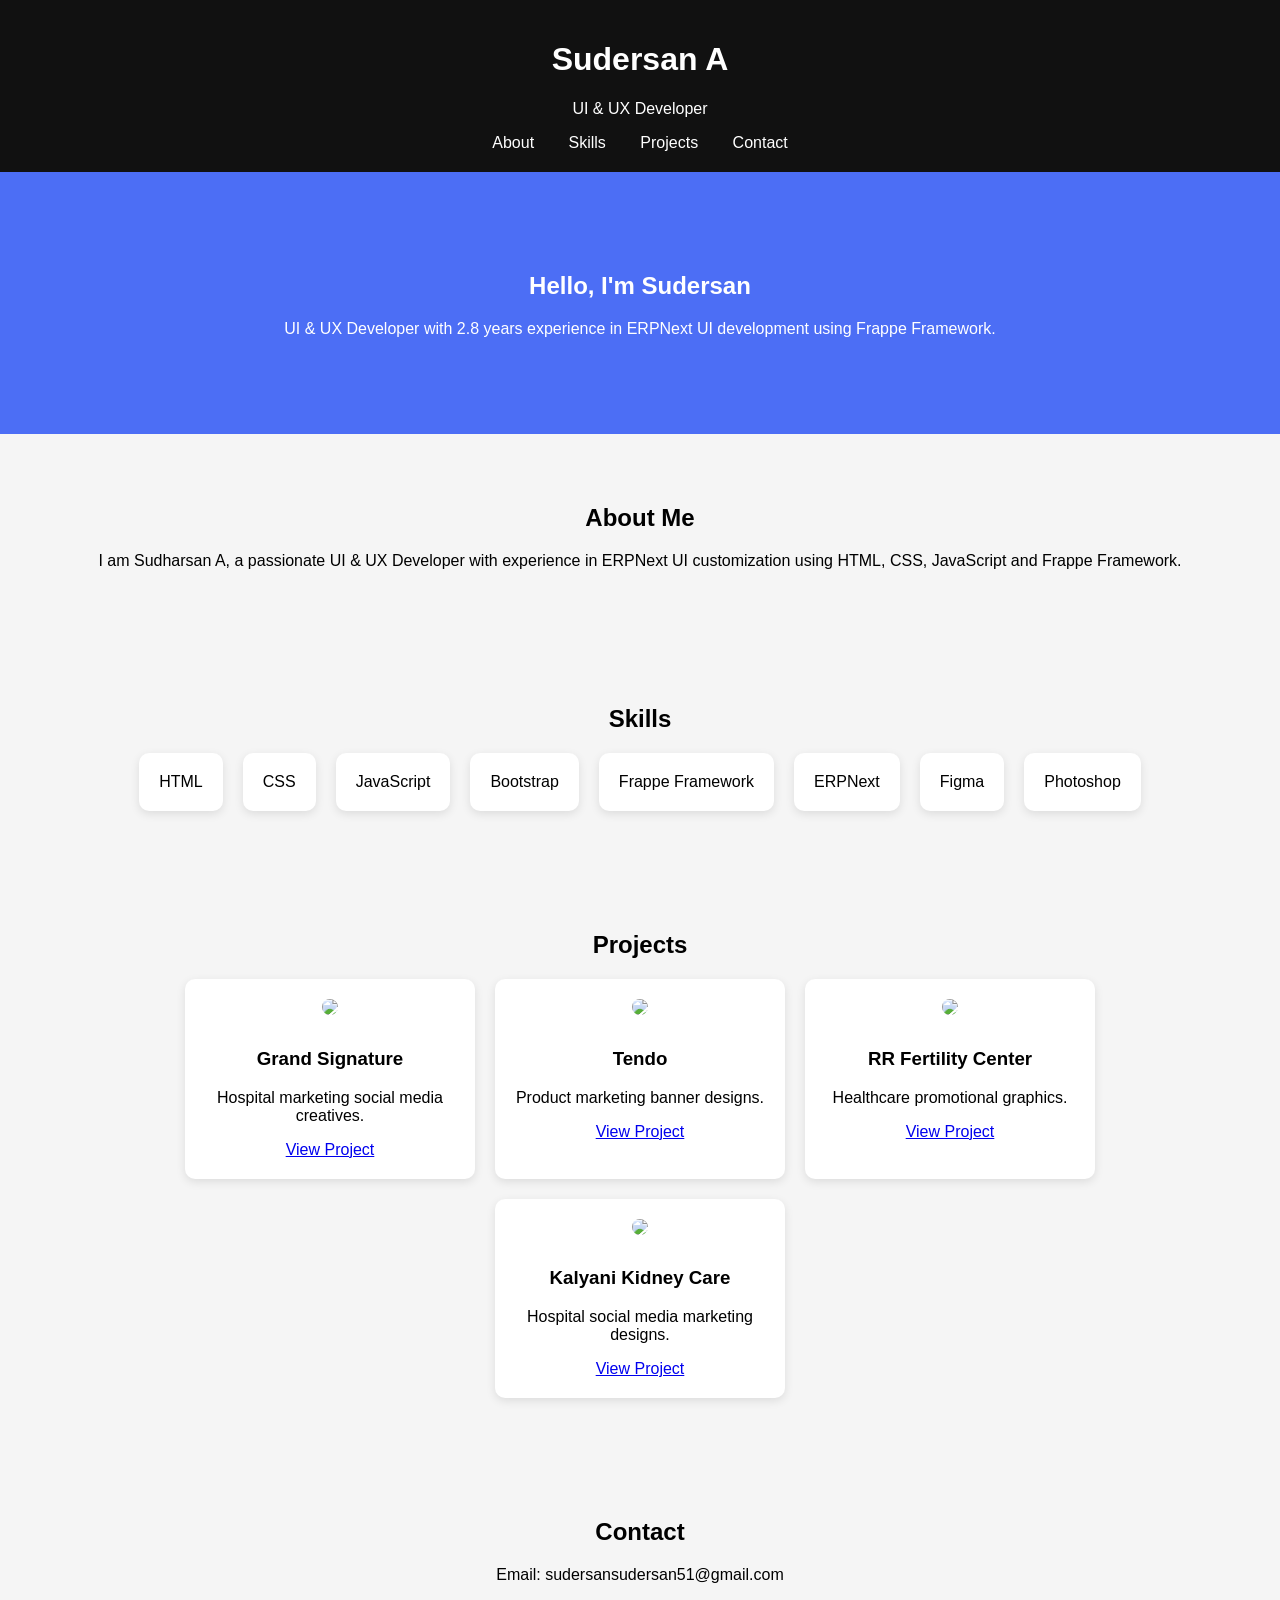
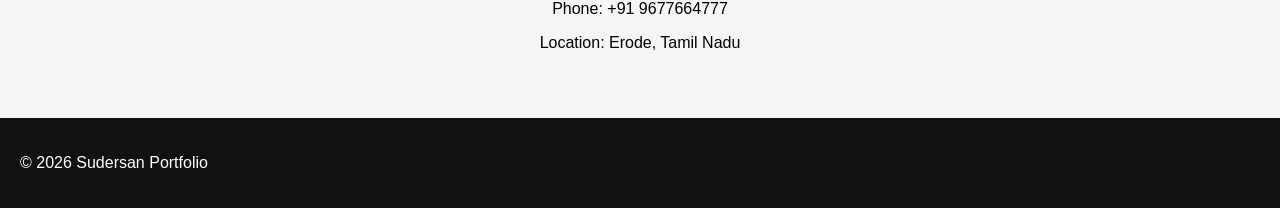
==== index.html @ ac2ac288 "Revise portfolio content and add project sections Updated portfolio content and added project detail" ====
<!DOCTYPE html>
<html>

<head>

<title>Sudersan Portfolio</title>
<link rel="stylesheet" href="style.css">

</head>

<body>

<header>

<h1>Sudersan A</h1>
<p>UI & UX Developer</p>

<nav>

<a href="#about">About</a>
<a href="#skills">Skills</a>
<a href="#projects">Projects</a>
<a href="#contact">Contact</a>

</nav>

</header>


<section class="hero">

<h2>Hello, I'm Sudersan</h2>

<p>
UI & UX Developer with 2.8 years experience in ERPNext
UI development using Frappe Framework.
</p>

</section>


<section id="about">

<h2>About Me</h2>

<p>
I am Sudharsan A, a passionate UI & UX Developer
with experience in ERPNext UI customization
using HTML, CSS, JavaScript and Frappe Framework.
</p>

</section>


<section id="skills">

<h2>Skills</h2>

<div class="skills">

<div class="card">HTML</div>
<div class="card">CSS</div>
<div class="card">JavaScript</div>
<div class="card">Bootstrap</div>
<div class="card">Frappe Framework</div>
<div class="card">ERPNext</div>
<div class="card">Figma</div>
<div class="card">Photoshop</div>

</div>

</section>


<section id="projects">

<h2>Projects</h2>

<div class="projects">

<div class="project-card">

<img src="images/grand1.png">

<h3>Grand Signature</h3>

<p>Hospital marketing social media creatives.</p>

<a href="projects/grand-signature.html" class="btn">View Project</a>

</div>


<div class="project-card">

<img src="images/tendo1.png">

<h3>Tendo</h3>

<p>Product marketing banner designs.</p>

<a href="projects/tendo.html" class="btn">View Project</a>

</div>


<div class="project-card">

<img src="images/rr1.png">

<h3>RR Fertility Center</h3>

<p>Healthcare promotional graphics.</p>

<a href="projects/rr-fertility.html" class="btn">View Project</a>

</div>


<div class="project-card">

<img src="images/kalyani1.png">

<h3>Kalyani Kidney Care</h3>

<p>Hospital social media marketing designs.</p>

<a href="projects/kalyani-kidney.html" class="btn">View Project</a>

</div>

</div>

</section>


<section id="contact">

<h2>Contact</h2>

<p>Email: sudersansudersan51@gmail.com</p>

<p>Phone: +91 9677664777</p>

<p>Location: Erode, Tamil Nadu</p>

</section>


<footer>

<p>© 2026 Sudersan Portfolio</p>

</footer>

</body>

</html>
---- style.css ----
body{
font-family: Arial;
margin:0;
background:#f5f5f5;
}

header{
background:#111;
color:white;
padding:20px;
text-align:center;
}

nav a{
color:white;
margin:15px;
text-decoration:none;
}
.gallery{
display:flex;
flex-wrap:wrap;
gap:20px;
justify-content:center;
margin-top:30px;
}

.gallery img{
width:300px;
border-radius:10px;
box-shadow:0 5px 10px rgba(0,0,0,0.2);
}

.project-card img{
width:100%;
border-radius:10px;
margin-bottom:10px;
}
.hero{
text-align:center;
padding:80px;
background:#4c6ef5;
color:white;
}

.hero button{
padding:10px 20px;
border:none;
background:white;
color:#4c6ef5;
font-weight:bold;
cursor:pointer;
}

section{
padding:50px;
text-align:center;
}

.skills{
display:flex;
justify-content:center;
flex-wrap:wrap;
gap:20px;
}

.card{
background:white;
padding:20px;
border-radius:10px;
box-shadow:0 3px 10px rgba(0,0,0,0.1);
}

.projects{
display:flex;
justify-content:center;
flex-wrap:wrap;
gap:20px;
}

.project-card{
background:white;
padding:20px;
width:250px;
border-radius:10px;
box-shadow:0 3px 10px rgba(0,0,0,0.1);
}

footer{
background:#111;
color:white;
padding:20px;
}
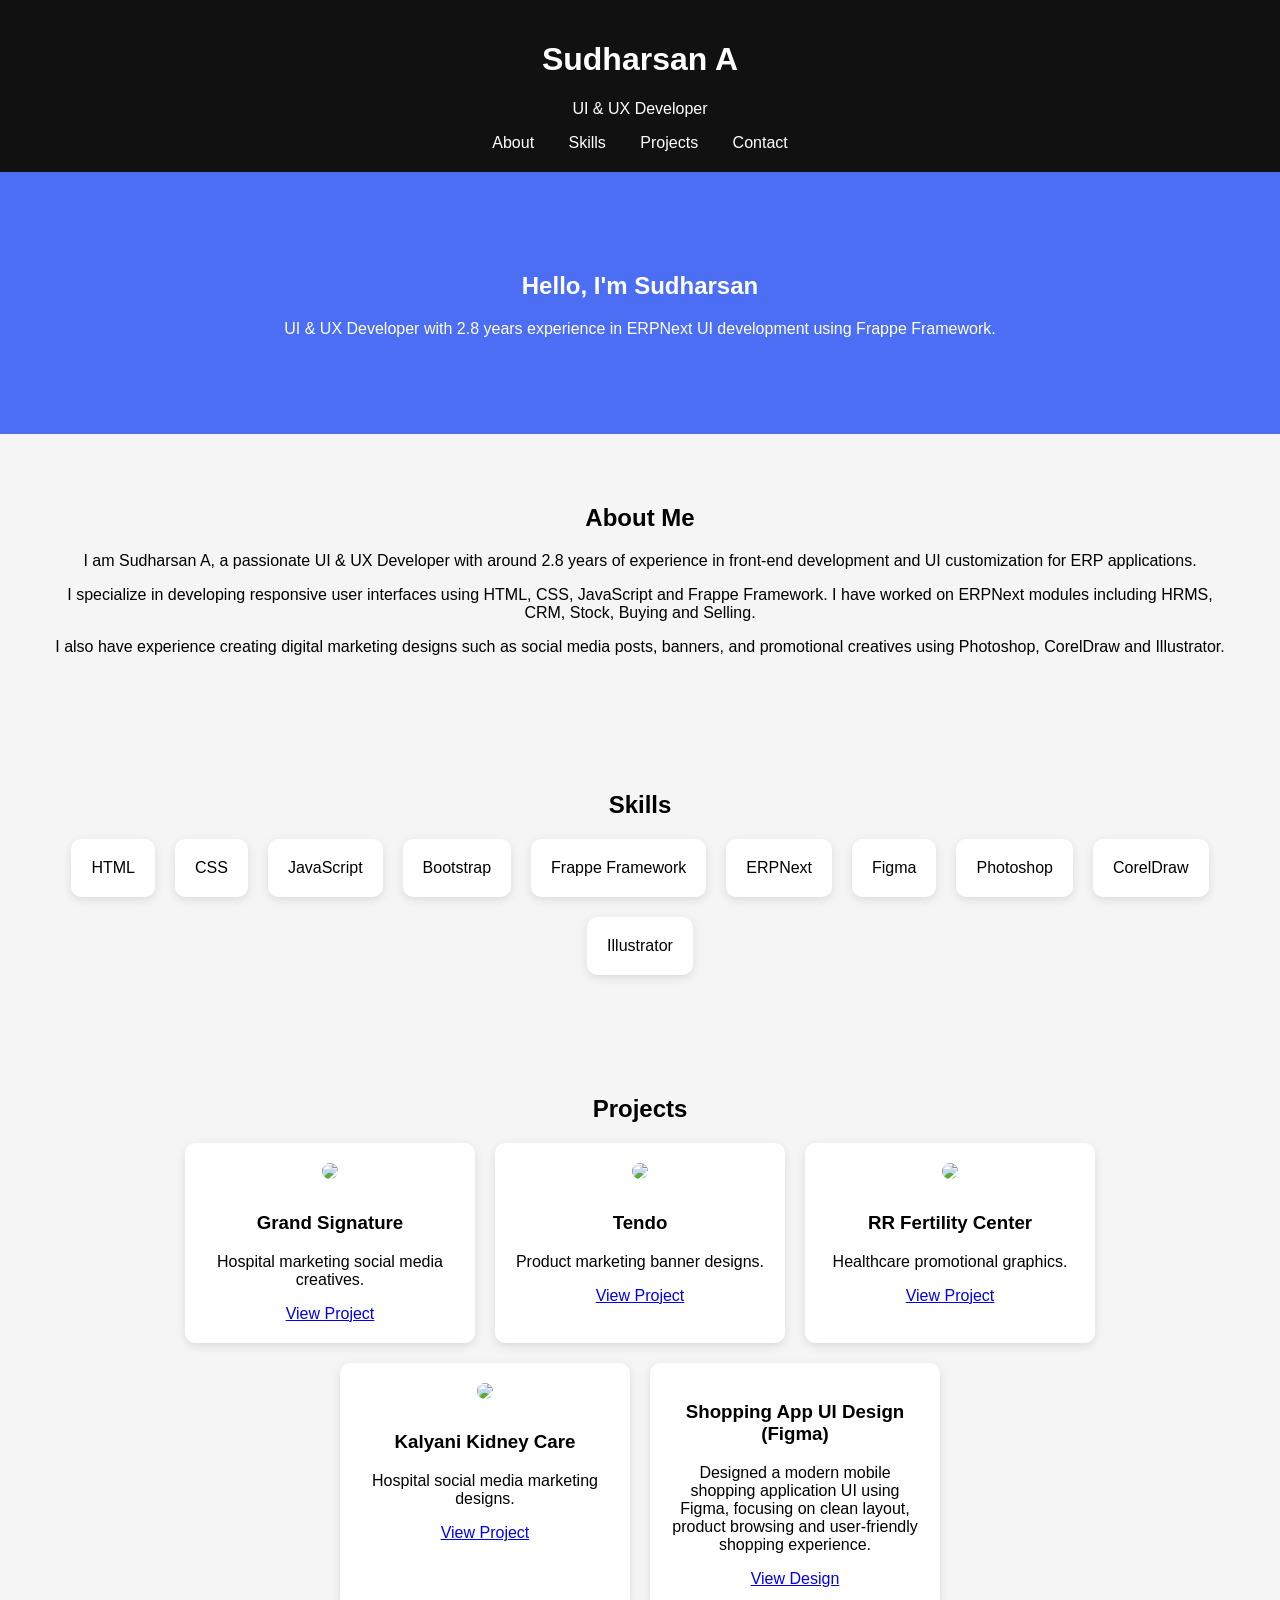
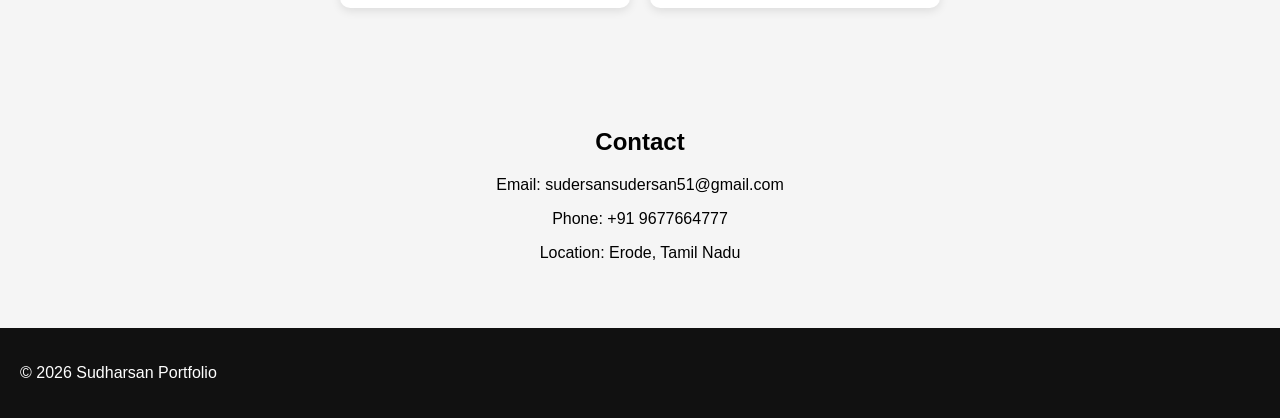
==== commit 44b8ca7f: "Revise portfolio details and enhance project section Updated the portfolio content including skills," ====
--- a/index.html
+++ b/index.html
@@ -12,7 +12,7 @@
 
 <header>
 
-<h1>Sudersan A</h1>
+<h1>Sudharsan A</h1>
 <p>UI & UX Developer</p>
 
 <nav>
@@ -29,7 +29,7 @@
 
 <section class="hero">
 
-<h2>Hello, I'm Sudersan</h2>
+<h2>Hello, I'm Sudharsan</h2>
 
 <p>
 UI & UX Developer with 2.8 years experience in ERPNext
@@ -44,10 +44,25 @@
 <h2>About Me</h2>
 
 <p>
-I am Sudharsan A, a passionate UI & UX Developer
-with experience in ERPNext UI customization
+I am Sudharsan A, a passionate UI & UX Developer with
+around 2.8 years of experience in front-end development
+and UI customization for ERP applications.
+</p>
+
+<p>
+I specialize in developing responsive user interfaces
 using HTML, CSS, JavaScript and Frappe Framework.
+I have worked on ERPNext modules including HRMS,
+CRM, Stock, Buying and Selling.
 </p>
+
+<p>
+I also have experience creating digital marketing
+designs such as social media posts, banners,
+and promotional creatives using Photoshop,
+CorelDraw and Illustrator.
+</p>
+
 
 </section>
 
@@ -66,6 +81,9 @@
 <div class="card">ERPNext</div>
 <div class="card">Figma</div>
 <div class="card">Photoshop</div>
+<div class="card">CorelDraw</div>
+<div class="card">Illustrator</div>
+
 
 </div>
 
@@ -86,7 +104,7 @@
 
 <p>Hospital marketing social media creatives.</p>
 
-<a href="projects/grand-signature.html" class="btn">View Project</a>
+<a href="grand-signature.html" class="btn">View Project</a>
 
 </div>
 
@@ -99,7 +117,7 @@
 
 <p>Product marketing banner designs.</p>
 
-<a href="projects/tendo.html" class="btn">View Project</a>
+<a href="tendo.html" class="btn">View Project</a>
 
 </div>
 
@@ -112,7 +130,7 @@
 
 <p>Healthcare promotional graphics.</p>
 
-<a href="projects/rr-fertility.html" class="btn">View Project</a>
+<a href="rr-fertility.html" class="btn">View Project</a>
 
 </div>
 
@@ -125,9 +143,26 @@
 
 <p>Hospital social media marketing designs.</p>
 
-<a href="projects/kalyani-kidney.html" class="btn">View Project</a>
+<a href="kalyani-kidney.html" class="btn">View Project</a>
 
 </div>
+
+  <div class="project-card">
+
+<h3>Shopping App UI Design (Figma)</h3>
+
+<p>
+Designed a modern mobile shopping application UI using Figma,
+focusing on clean layout, product browsing and user-friendly
+shopping experience.
+</p>
+
+<a href="https://www.figma.com/make/UOXqVsLYJUqVK2jtxR4xb1/Shopping-App?p=f&t=pPiBXozQS4VmGRBZ-0&fullscreen=1" target="_blank" class="btn">
+View Design
+</a>
+
+</div>
+
 
 </div>
 
@@ -149,10 +184,14 @@
 
 <footer>
 
-<p>© 2026 Sudersan Portfolio</p>
+<p>© 2026 Sudharsan Portfolio</p>
 
 </footer>
 
 </body>
 
 </html>
+
+
+
+
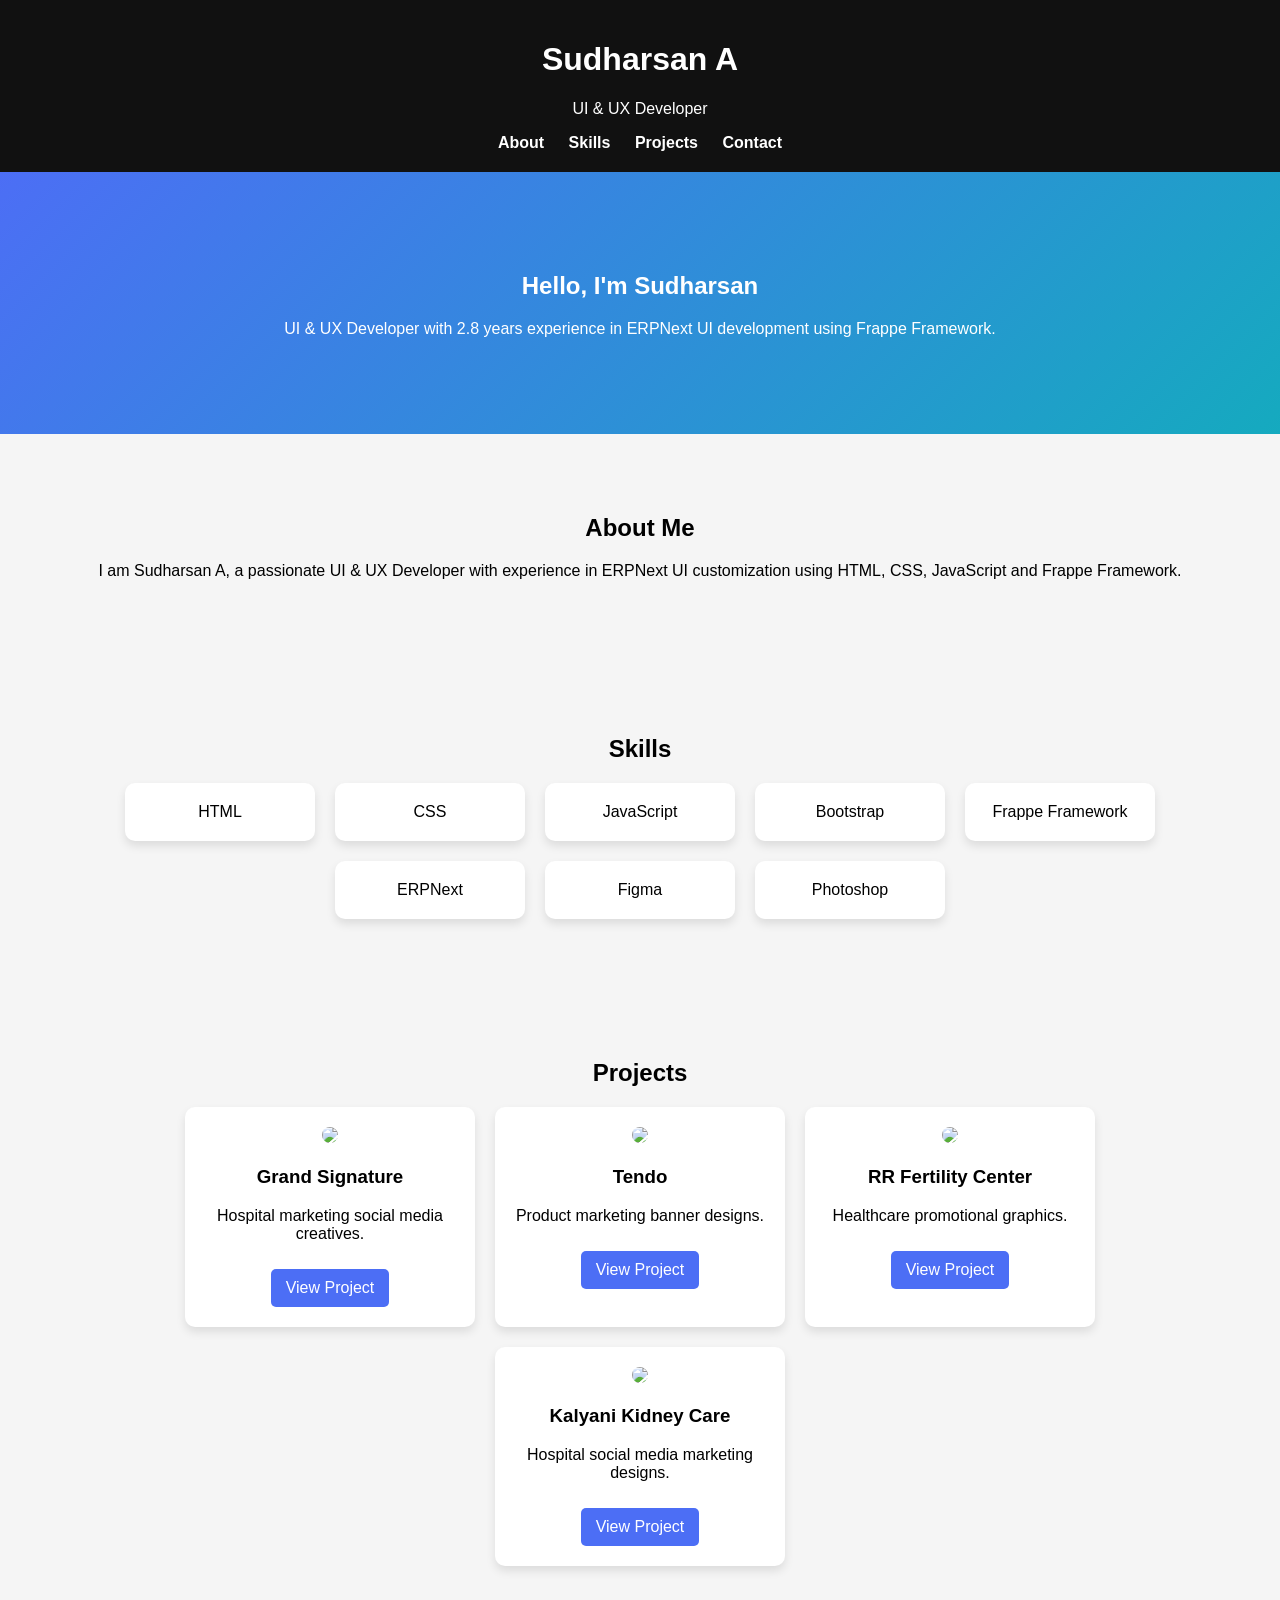
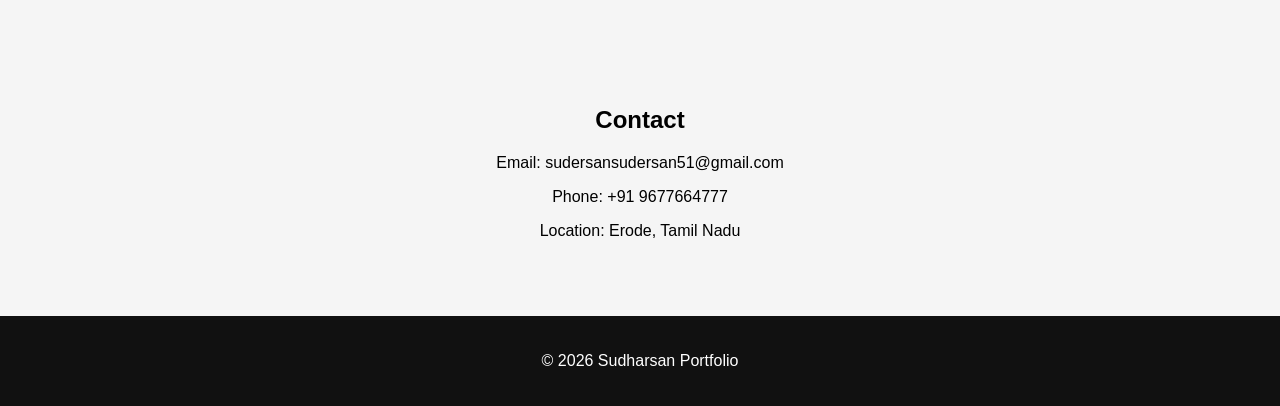
==== commit 9799e8f5: "Refactor index.html for improved content and layout Updated the portfolio content and structure for " ====
--- a/index.html
+++ b/index.html
@@ -3,7 +3,7 @@
 
 <head>
 
-<title>Sudersan Portfolio</title>
+<title>Sudharsan Portfolio</title>
 <link rel="stylesheet" href="style.css">
 
 </head>
@@ -32,8 +32,8 @@
 <h2>Hello, I'm Sudharsan</h2>
 
 <p>
-UI & UX Developer with 2.8 years experience in ERPNext
-UI development using Frappe Framework.
+UI & UX Developer with 2.8 years experience in ERPNext UI
+development using Frappe Framework.
 </p>
 
 </section>
@@ -44,25 +44,10 @@
 <h2>About Me</h2>
 
 <p>
-I am Sudharsan A, a passionate UI & UX Developer with
-around 2.8 years of experience in front-end development
-and UI customization for ERP applications.
+I am Sudharsan A, a passionate UI & UX Developer
+with experience in ERPNext UI customization
+using HTML, CSS, JavaScript and Frappe Framework.
 </p>
-
-<p>
-I specialize in developing responsive user interfaces
-using HTML, CSS, JavaScript and Frappe Framework.
-I have worked on ERPNext modules including HRMS,
-CRM, Stock, Buying and Selling.
-</p>
-
-<p>
-I also have experience creating digital marketing
-designs such as social media posts, banners,
-and promotional creatives using Photoshop,
-CorelDraw and Illustrator.
-</p>
-
 
 </section>
 
@@ -81,9 +66,6 @@
 <div class="card">ERPNext</div>
 <div class="card">Figma</div>
 <div class="card">Photoshop</div>
-<div class="card">CorelDraw</div>
-<div class="card">Illustrator</div>
-
 
 </div>
 
@@ -147,23 +129,6 @@
 
 </div>
 
-  <div class="project-card">
-
-<h3>Shopping App UI Design (Figma)</h3>
-
-<p>
-Designed a modern mobile shopping application UI using Figma,
-focusing on clean layout, product browsing and user-friendly
-shopping experience.
-</p>
-
-<a href="https://www.figma.com/make/UOXqVsLYJUqVK2jtxR4xb1/Shopping-App?p=f&t=pPiBXozQS4VmGRBZ-0&fullscreen=1" target="_blank" class="btn">
-View Design
-</a>
-
-</div>
-
-
 </div>
 
 </section>
@@ -174,9 +139,7 @@
 <h2>Contact</h2>
 
 <p>Email: sudersansudersan51@gmail.com</p>
-
 <p>Phone: +91 9677664777</p>
-
 <p>Location: Erode, Tamil Nadu</p>
 
 </section>
@@ -191,7 +154,3 @@
 </body>
 
 </html>
-
-
-
-
--- a/style.css
+++ b/style.css
@@ -1,5 +1,5 @@
 body{
-font-family: Arial;
+font-family:Arial;
 margin:0;
 background:#f5f5f5;
 }
@@ -7,15 +7,74 @@
 header{
 background:#111;
 color:white;
+text-align:center;
 padding:20px;
-text-align:center;
 }
 
 nav a{
 color:white;
-margin:15px;
+margin:10px;
 text-decoration:none;
+font-weight:bold;
 }
+
+.hero{
+background:linear-gradient(135deg,#4c6ef5,#15aabf);
+color:white;
+text-align:center;
+padding:80px 20px;
+}
+
+section{
+padding:60px;
+text-align:center;
+}
+
+.skills{
+display:flex;
+justify-content:center;
+flex-wrap:wrap;
+gap:20px;
+}
+
+.card{
+background:white;
+padding:20px;
+width:150px;
+border-radius:10px;
+box-shadow:0 5px 10px rgba(0,0,0,0.1);
+}
+
+.projects{
+display:flex;
+flex-wrap:wrap;
+justify-content:center;
+gap:20px;
+}
+
+.project-card{
+background:white;
+width:250px;
+padding:20px;
+border-radius:10px;
+box-shadow:0 5px 10px rgba(0,0,0,0.1);
+}
+
+.project-card img{
+width:100%;
+border-radius:10px;
+}
+
+.btn{
+display:inline-block;
+background:#4c6ef5;
+color:white;
+padding:10px 15px;
+margin-top:10px;
+text-decoration:none;
+border-radius:5px;
+}
+
 .gallery{
 display:flex;
 flex-wrap:wrap;
@@ -30,64 +89,9 @@
 box-shadow:0 5px 10px rgba(0,0,0,0.2);
 }
 
-.project-card img{
-width:100%;
-border-radius:10px;
-margin-bottom:10px;
-}
-.hero{
-text-align:center;
-padding:80px;
-background:#4c6ef5;
-color:white;
-}
-
-.hero button{
-padding:10px 20px;
-border:none;
-background:white;
-color:#4c6ef5;
-font-weight:bold;
-cursor:pointer;
-}
-
-section{
-padding:50px;
-text-align:center;
-}
-
-.skills{
-display:flex;
-justify-content:center;
-flex-wrap:wrap;
-gap:20px;
-}
-
-.card{
-background:white;
-padding:20px;
-border-radius:10px;
-box-shadow:0 3px 10px rgba(0,0,0,0.1);
-}
-
-.projects{
-display:flex;
-justify-content:center;
-flex-wrap:wrap;
-gap:20px;
-}
-
-.project-card{
-background:white;
-padding:20px;
-width:250px;
-border-radius:10px;
-box-shadow:0 3px 10px rgba(0,0,0,0.1);
-}
-
 footer{
 background:#111;
 color:white;
+text-align:center;
 padding:20px;
 }
-
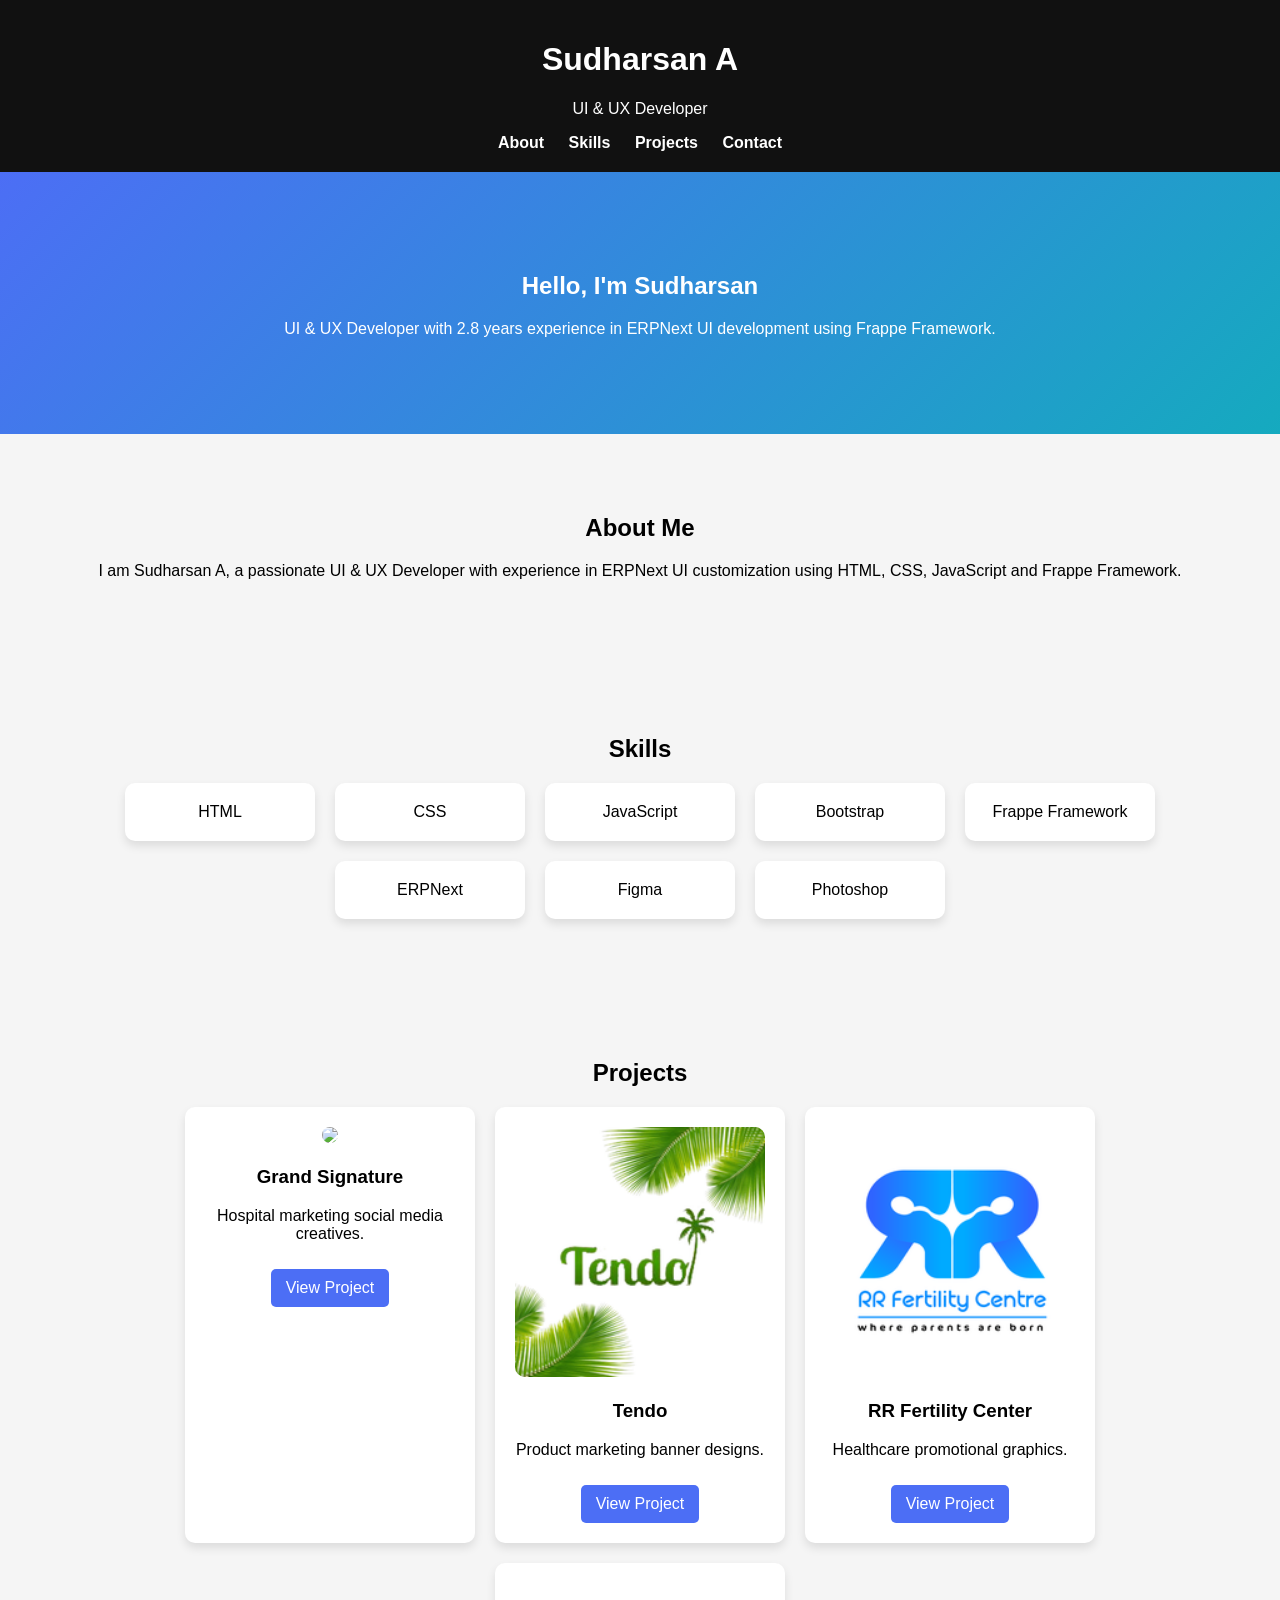
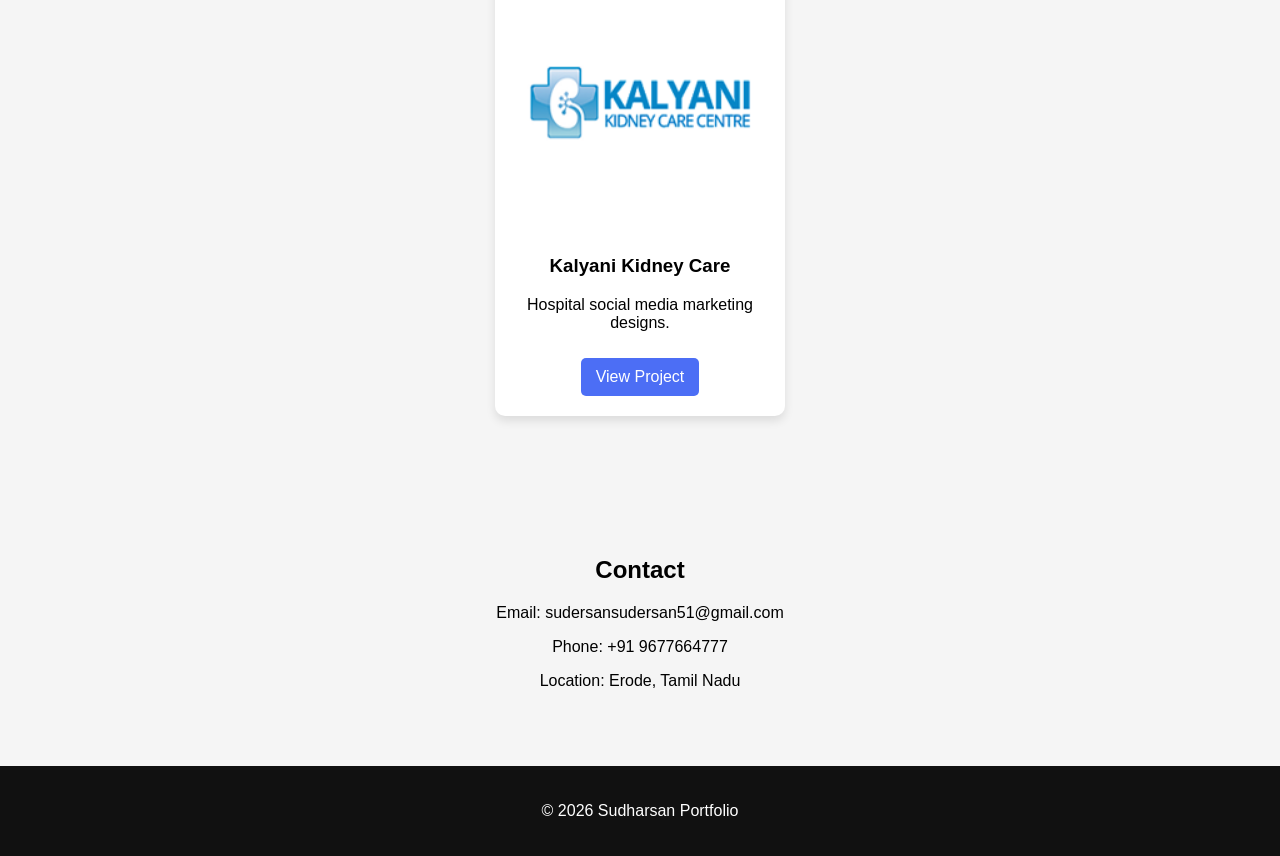
==== commit 43ce9262: "Fix HTML formatting and update project images" ====
--- a/index.html
+++ b/index.html
@@ -80,7 +80,7 @@
 
 <div class="project-card">
 
-<img src="images/grand1.png">
+<img src="logo1.png">
 
 <h3>Grand Signature</h3>
 
@@ -93,7 +93,7 @@
 
 <div class="project-card">
 
-<img src="images/tendo1.png">
+<img src="logo4.png">
 
 <h3>Tendo</h3>
 
@@ -106,7 +106,7 @@
 
 <div class="project-card">
 
-<img src="images/rr1.png">
+<img src="logo2.png">
 
 <h3>RR Fertility Center</h3>
 
@@ -119,7 +119,7 @@
 
 <div class="project-card">
 
-<img src="images/kalyani1.png">
+<img src="logo3.png">
 
 <h3>Kalyani Kidney Care</h3>
 
@@ -154,3 +154,4 @@
 </body>
 
 </html>
+
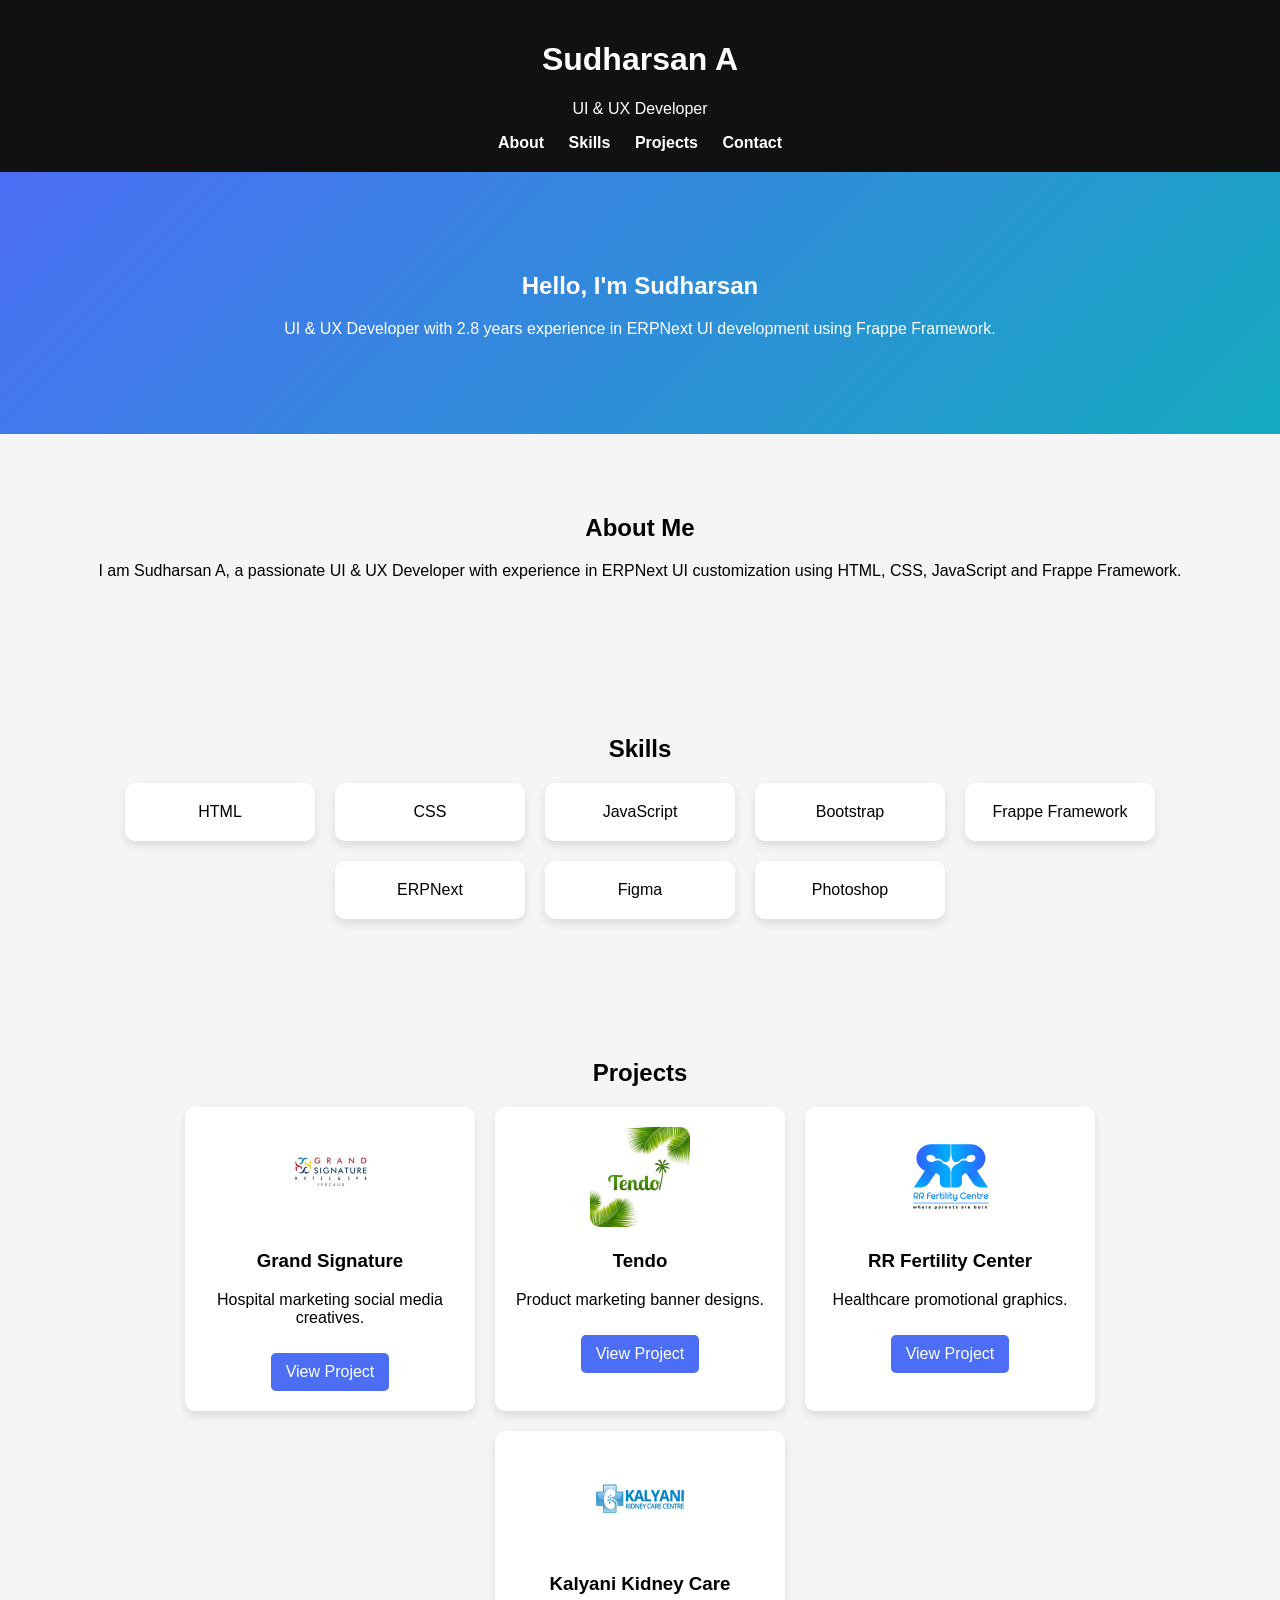
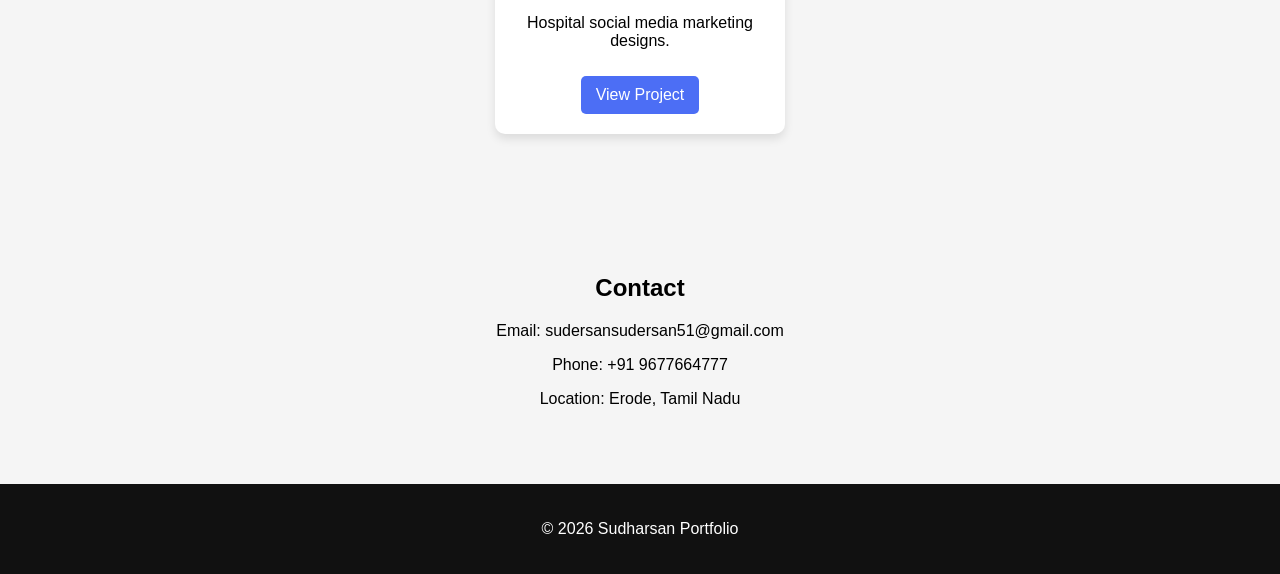
==== commit a9a8d266: "Fix HTML formatting and update image source" ====
--- a/index.html
+++ b/index.html
@@ -80,7 +80,7 @@
 
 <div class="project-card">
 
-<img src="logo1.png">
+<img src="logo1.jpg">
 
 <h3>Grand Signature</h3>
 
@@ -155,3 +155,4 @@
 
 </html>
 
+
--- a/style.css
+++ b/style.css
@@ -61,7 +61,7 @@
 }
 
 .project-card img{
-width:100%;
+width:100px;
 border-radius:10px;
 }
 
@@ -95,3 +95,4 @@
 text-align:center;
 padding:20px;
 }
+
